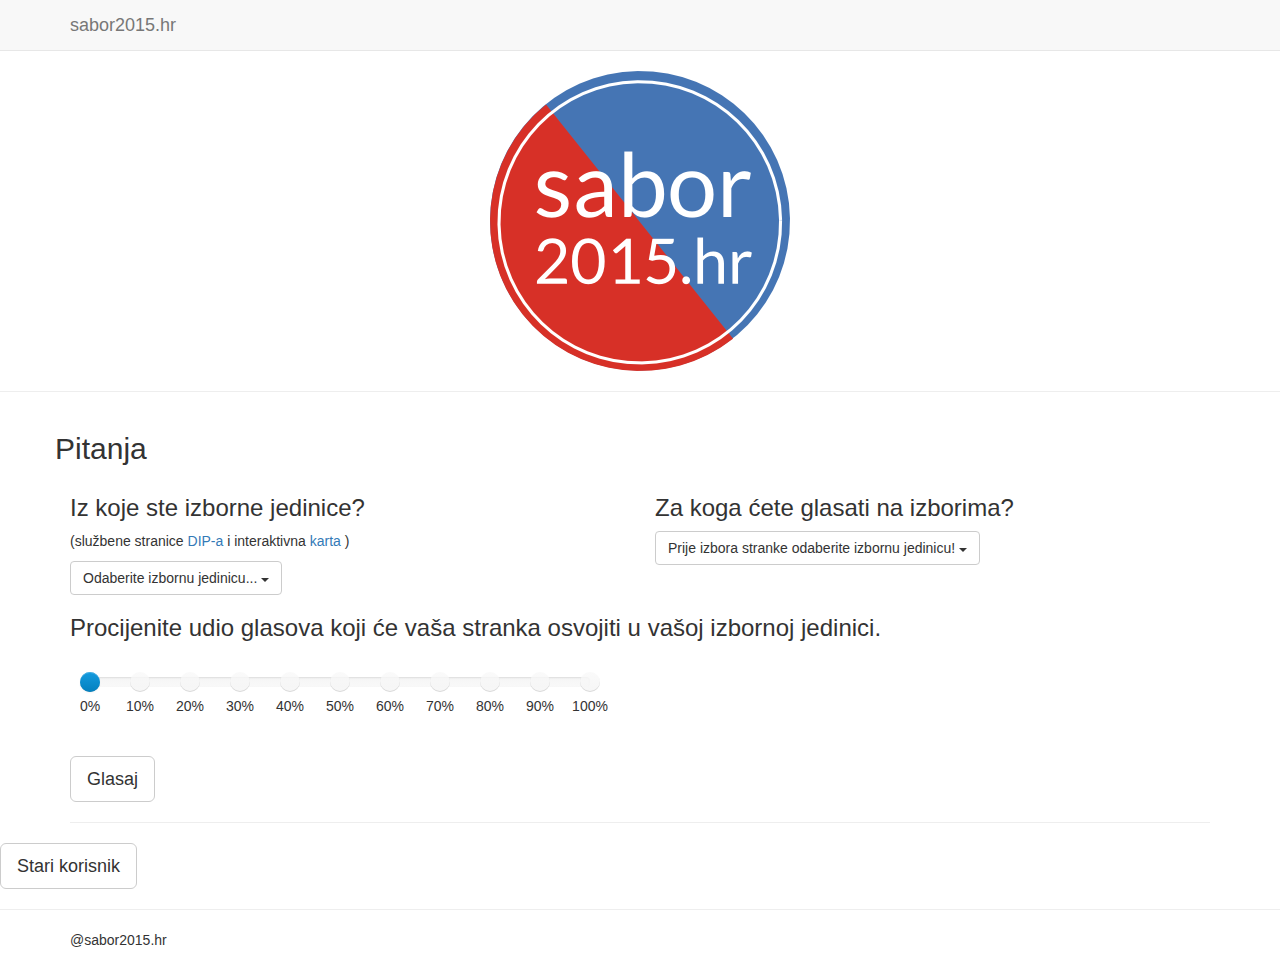
==== static/html/anketa.html @ 4ad13e38 "Refactor frontend to use Angular MVC." ====
<!DOCTYPE html>
<html lang="hr">
<head>
<meta http-equiv="Content-Type" content="text/html; charset=UTF-8">
<meta charset="utf-8">

<meta name="description" content="Anketiranje hrvatskih korisnika Facebooka o parlamentarnim izborima 2015. godine.">
<META NAME="ROBOTS" CONTENT="INDEX, FOLLOW">

<!-- <meta property="og:title" content="Referendum 2013" />
<meta property="og:description"
  content="Odgovorite na referendumsko pitanje i saznajte koliko vaših prijatelja je glasalo Za ili Protiv !" />
<meta property="og:type" content="website" />
<meta property="og:url" content="http://referendum2013.hr" />
<meta property="og:image"
  content="http://referendum2013.hr/static/images/logo.png" />
<meta property="og:site_name" content="Referendum 2013" />
<meta property="fb:app_id" content="1407261166178158" /> -->

<meta id="mediaSlideKeywords" name="keywords" content="sabor, 2015, izbori"></meta>
<meta name="viewport" content="width=device-width, initial-scale=1.0">
<title>sabor2015.hr</title>

<link rel="shortcut icon" href="../images/sabor2015-favicon.ico" />
<link rel="stylesheet" href="//netdna.bootstrapcdn.com/bootstrap/3.0.2/css/bootstrap.min.css">
<!-- <link rel="stylesheet"
  href="//netdna.bootstrapcdn.com/bootstrap/3.0.2/css/bootstrap-theme.min.css"> -->

<link rel="stylesheet" href="../css/base.css" type="text/css" media="all" />
<link rel="stylesheet" href="../css/charts.css" type="text/css" media="all" />
<link rel="stylesheet" href="../css/bootstrap-slider.css" type="text/css" media="all" />

<script src="../js/angular.min.js"></script>

<script src="http://d3js.org/d3.v3.min.js"></script>
<script src="//ajax.googleapis.com/ajax/libs/jquery/2.0.3/jquery.min.js"></script>
<script src="//netdna.bootstrapcdn.com/bootstrap/3.0.2/js/bootstrap.min.js"></script>

<script src="../js/functions.js"></script>
<script src="../js/lodash.min.js"></script>
<script src="../js/bootstrap-slider.js"></script>

<script src="../bootstrap-multiselect/bootstrap-multiselect.js"></script>
<link rel="stylesheet" href="../bootstrap-multiselect/bootstrap-multiselect.css" type="text/css" media="all" />

</head>
<body>
  <div class="navbar navbar-default navbar-static-top" role="navigation">
    <div class="container">
      <div class="navbar-header">
        <a class="navbar-brand" href="/">sabor2015.hr</a>
      </div>
    </div>
  </div>

  <div class="container">   
    <div class="row text-center">
      <img src="../images/logo-sabor2015.png" alt="sabor2015.hr" class="header-logo" />
    </div>
  </div>

  <hr />


<!-- Everything inside this div has an access to global state of the application -->
<div ng-app="sabor2015" ng-controller="sabor2015ctrl">

  <div class="container">

    <div class="row">

    <h2>Pitanja</h2>

      <div class="col-md-6">
        <h3>Iz koje ste izborne jedinice?</h3>
        <p>(službene stranice <a href="https://biraci.gov.hr/RegistarBiraca/" target="_blank">DIP-a</a> i interaktivna <a href="mape.html" target="_blank">karta</a> )</p>
        <regions></regions>
      </div>

      <div class="col-md-6">
        <h3>Za koga ćete glasati na izborima?</h3>
        <question-list></question-list>
      </div>

    </div>

    <div class="row">
      <div class="col-md-12">
        <h3>Procijenite udio glasova koji će vaša stranka osvojiti u vašoj izbornoj jedinici.</h3>
        <question-meta></question-meta>
      </div>
    </div>
    
    <button-vote></button-vote>

    <hr/>

    <results id="results" style="display:none;">

      <div class="row">
        <div class="col-md-12">

          <h2>Stranke koje simpatizirate</h2>
          <p>Odaberite sve stranke koje simpatizirate:</p>
          <question-extra></question-extra>

        </div>
      </div>

      <div class="row">
        <div class="col-md-12">

          <h2>Rezultati za vaše prijatelje</h2>
          <statistics-of-friends></statistics-of-friends>

        </div>
      </div>

    </results>
 
  </div>

  <!-- Mockup buttons for loading user data -->
  <load-user-data></load-user-data>

</div> 


  <hr/>
  <div class="container">
  <footer>
     <p>@sabor2015.hr</p>
  </footer>
  </div>  
  
  <!-- <script src="//ajax.googleapis.com/ajax/libs/jquery/2.0.3/jquery.min.js"></script>
  <script src="//netdna.bootstrapcdn.com/bootstrap/3.0.2/js/bootstrap.min.js"></script> -->

  
  <!-- <script type="text/javascript">
  var _gaq = _gaq || [];
  _gaq.push(['_setAccount', 'UA-45993003-1']);
  _gaq.push(['_trackPageview']);
  (function() {
    var ga = document.createElement('script'); ga.type = 'text/javascript'; ga.async = true;
    ga.src = ('https:' == document.location.protocol ? 'https://ssl' : 'http://www') + '.google-analytics.com/ga.js';
    var s = document.getElementsByTagName('script')[0]; s.parentNode.insertBefore(ga, s);
  })();
</script> -->

</body>
</html>
---- static/css/base.css ----
#logo {
  text-align: center;
  vertical-align: baseline;
  margin-top: 20px;
}

.header-logo {
  display: inline-block;
  height: auto;
  max-width: 100%;
  line-height: 1.42857;
  transition: all 0.2s ease-in-out 0s;
}

#login {
  vertical-align: baseline;
  margin-top: 20px;
}

.jumbotron {
  text-align: center;
}

.pagination-centered {
  text-align: center;
}

.text-disclaimer {
  text-align: justify;
}

.text-question {
  
}

.slider-row {
  padding-left: 20px;
  padding-top: 20px;
  padding-bottom: 20px;
}

/*.results-hidden {
  display: none;
}

.results-visible {
  display: inline-block;
}*/
---- static/css/charts.css ----
.axis {
    font: 10px sans-serif;
  }

  .axis path,
  .axis line {
    fill: none;
    stroke: #000;
    shape-rendering: crispEdges;
  }

  .x.axis path {
    display: none;
  }

  .y.axis path {
    display: none;
  }
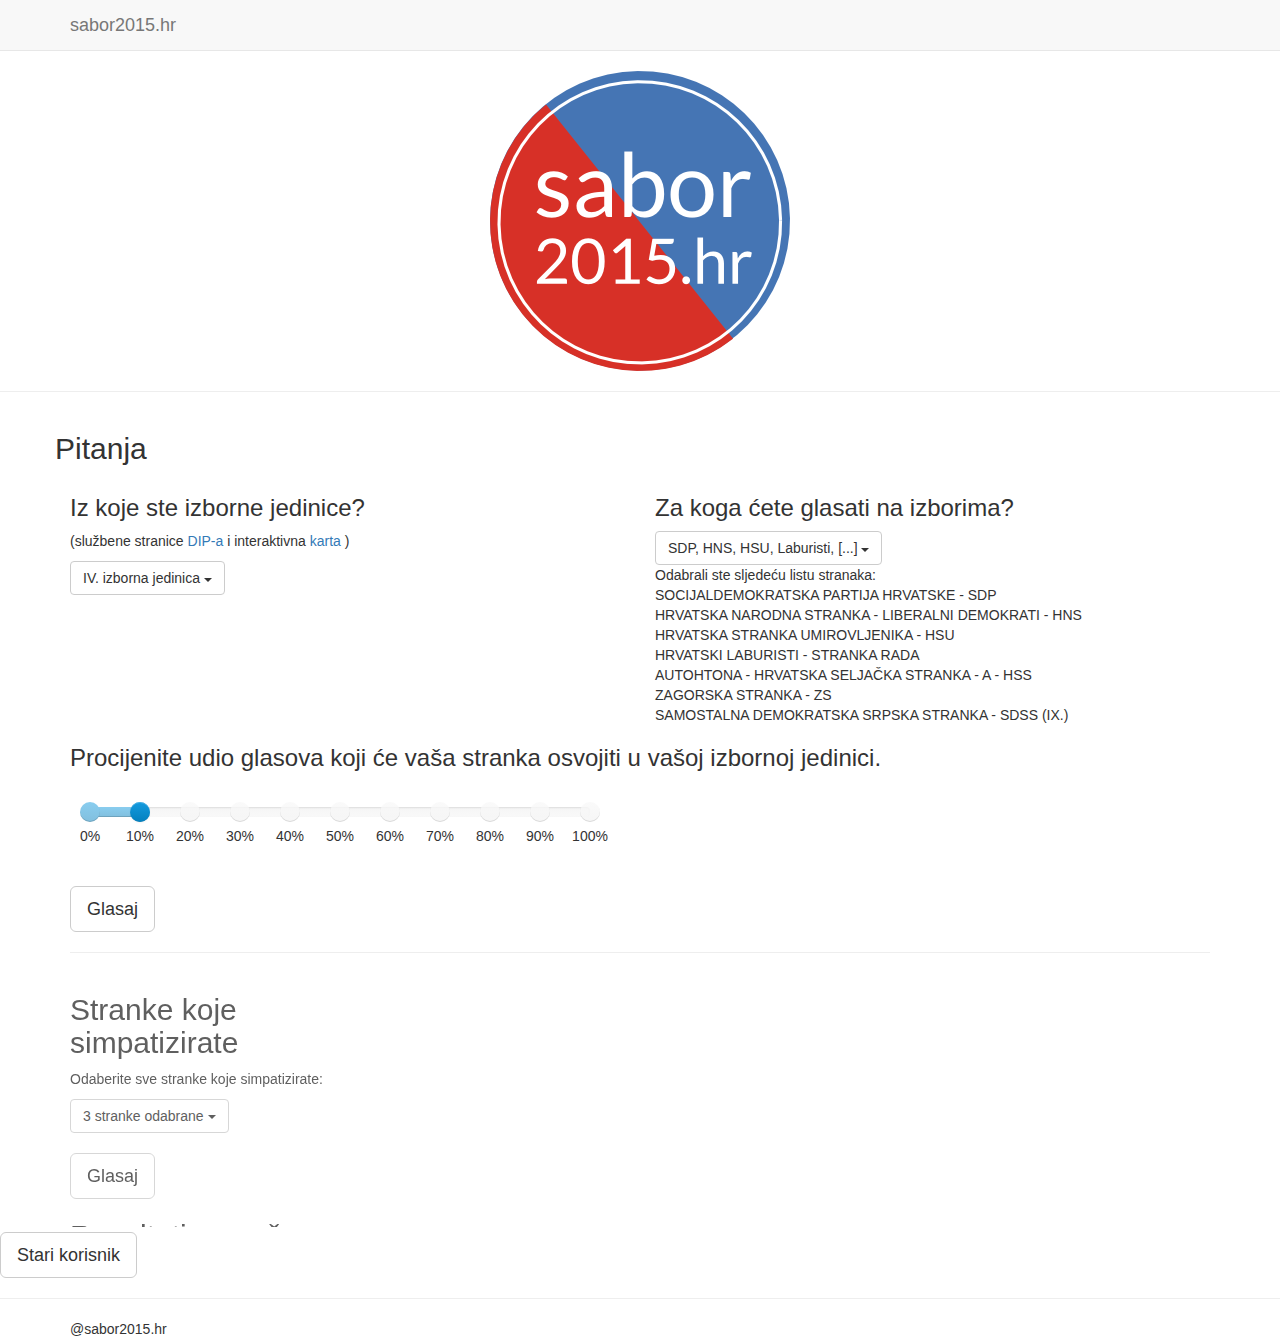
==== commit 8457bcb3: "Show total number of friends who voted." ====
--- a/static/html/anketa.html
+++ b/static/html/anketa.html
@@ -111,6 +111,7 @@
         <div class="col-md-12">
 
           <h2>Rezultati za vaše prijatelje</h2>
+          <p>Ukupno je <span id="total-votes-friends" class="badge"></span> vaših prijatelja glasalo.</p>
           <statistics-of-friends></statistics-of-friends>
 
         </div>
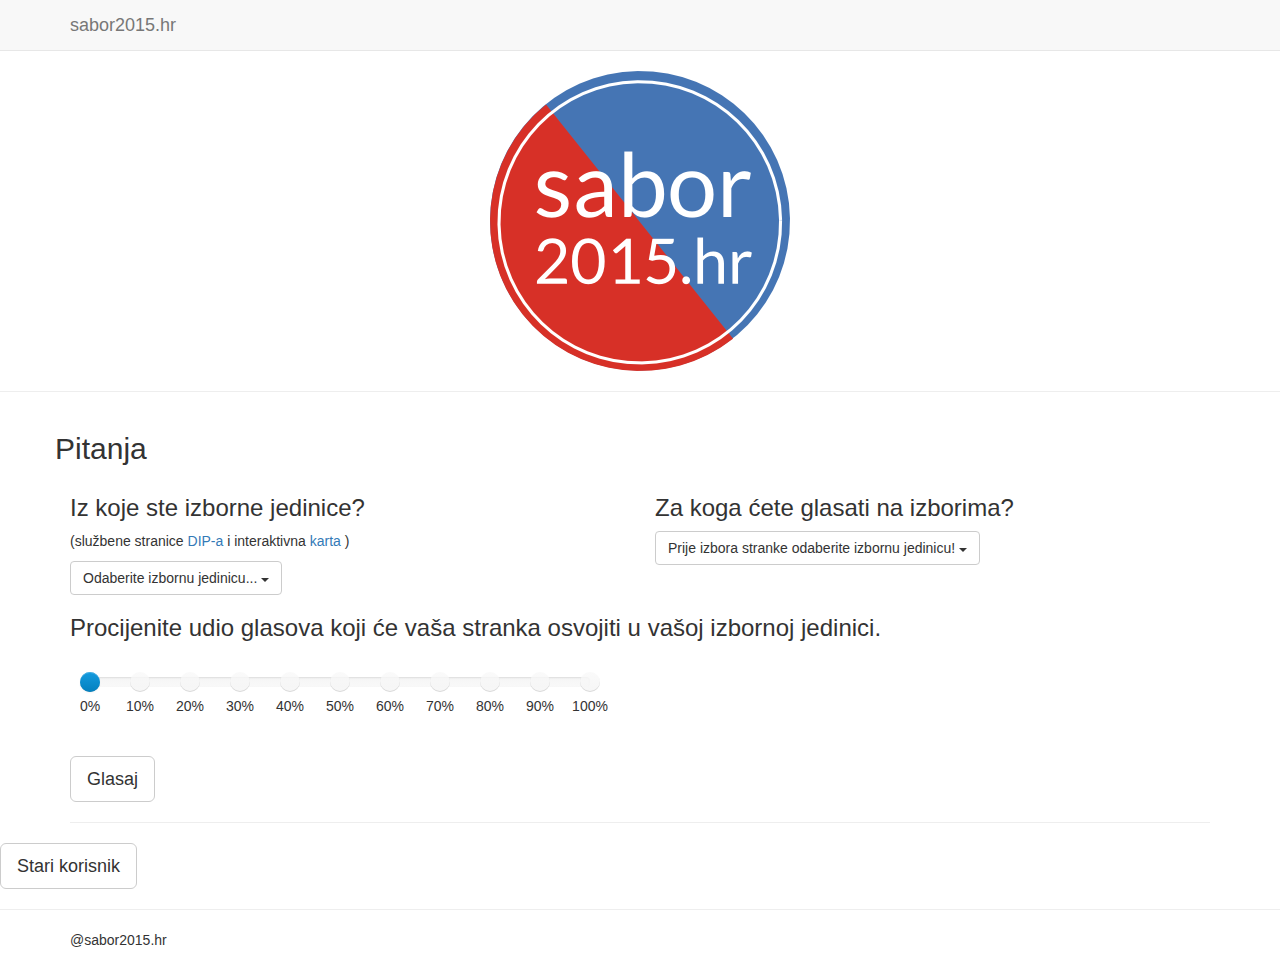
==== commit 87e08a56: "Simple time chart showing number of votes in time." ====
--- a/static/html/anketa.html
+++ b/static/html/anketa.html
@@ -114,6 +114,9 @@
           <p>Ukupno je <span id="total-votes-friends" class="badge"></span> vaših prijatelja glasalo.</p>
           <statistics-of-friends></statistics-of-friends>
 
+          <p>Ukupno je <span id="total-votes" class="badge"></span> korisnika glasalo.</p>
+          <votes-in-time></votes-in-time>
+
         </div>
       </div>
 
--- a/static/css/charts.css
+++ b/static/css/charts.css
@@ -15,4 +15,10 @@
 
   .y.axis path {
     display: none;
-  }+  }
+
+.line {
+  fill: none;
+  stroke: steelblue;
+  stroke-width: 1.5px;
+}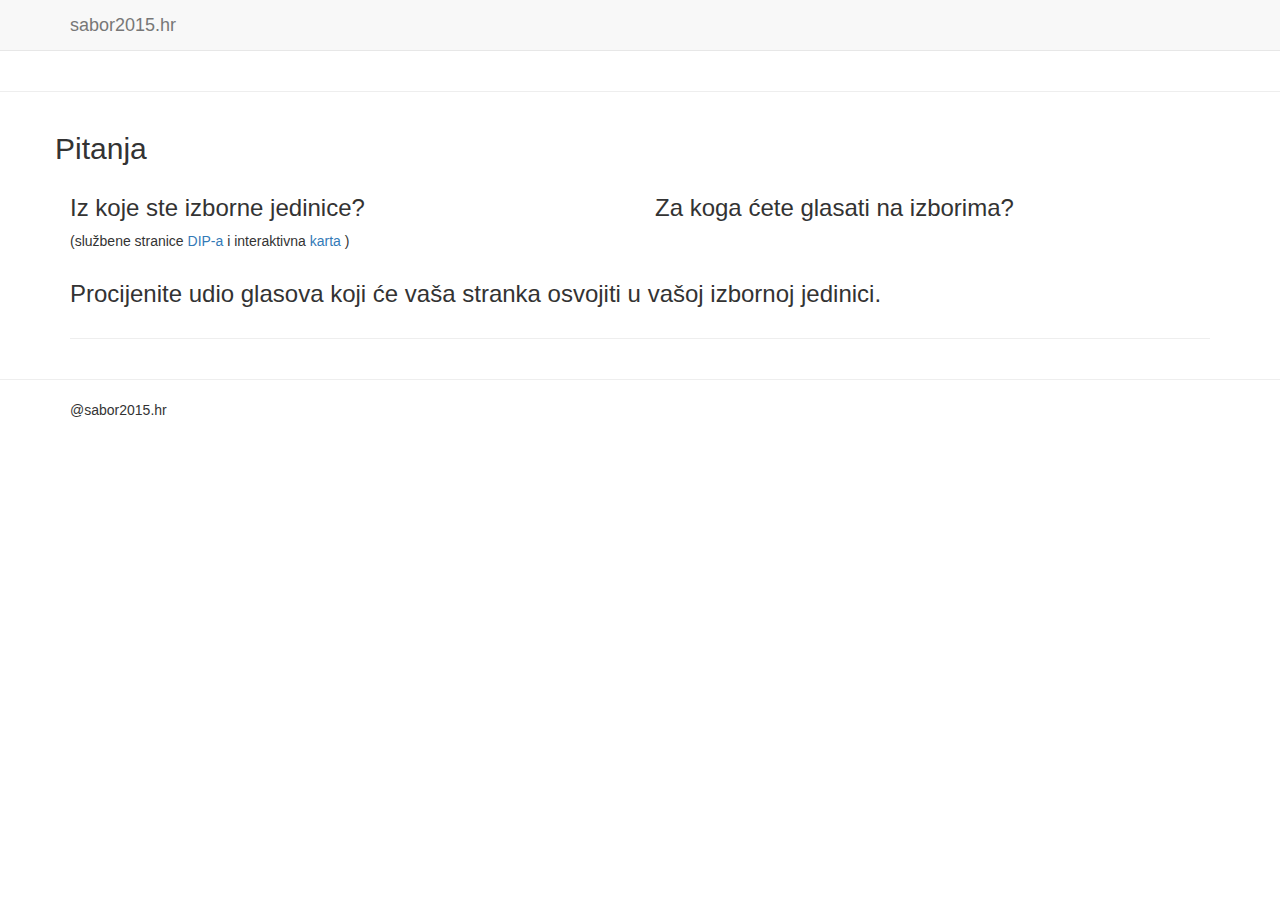
==== commit 04bbe135: "Animated logo that shows total number of votes." ====
--- a/static/html/anketa.html
+++ b/static/html/anketa.html
@@ -43,6 +43,8 @@
 <script src="../bootstrap-multiselect/bootstrap-multiselect.js"></script>
 <link rel="stylesheet" href="../bootstrap-multiselect/bootstrap-multiselect.css" type="text/css" media="all" />
 
+<script src="../js/progress-chart.js"></script>
+
 </head>
 <body>
   <div class="navbar navbar-default navbar-static-top" role="navigation">
@@ -55,7 +57,10 @@
 
   <div class="container">   
     <div class="row text-center">
-      <img src="../images/logo-sabor2015.png" alt="sabor2015.hr" class="header-logo" />
+      <!-- <img src="../images/logo-sabor2015.png" alt="sabor2015.hr" class="header-logo" /> -->
+      <div ng-app="progressChart" ng-controller="progressChartCTRL">
+        <progress-chart></progress-chart>
+      </div>
     </div>
   </div>
 
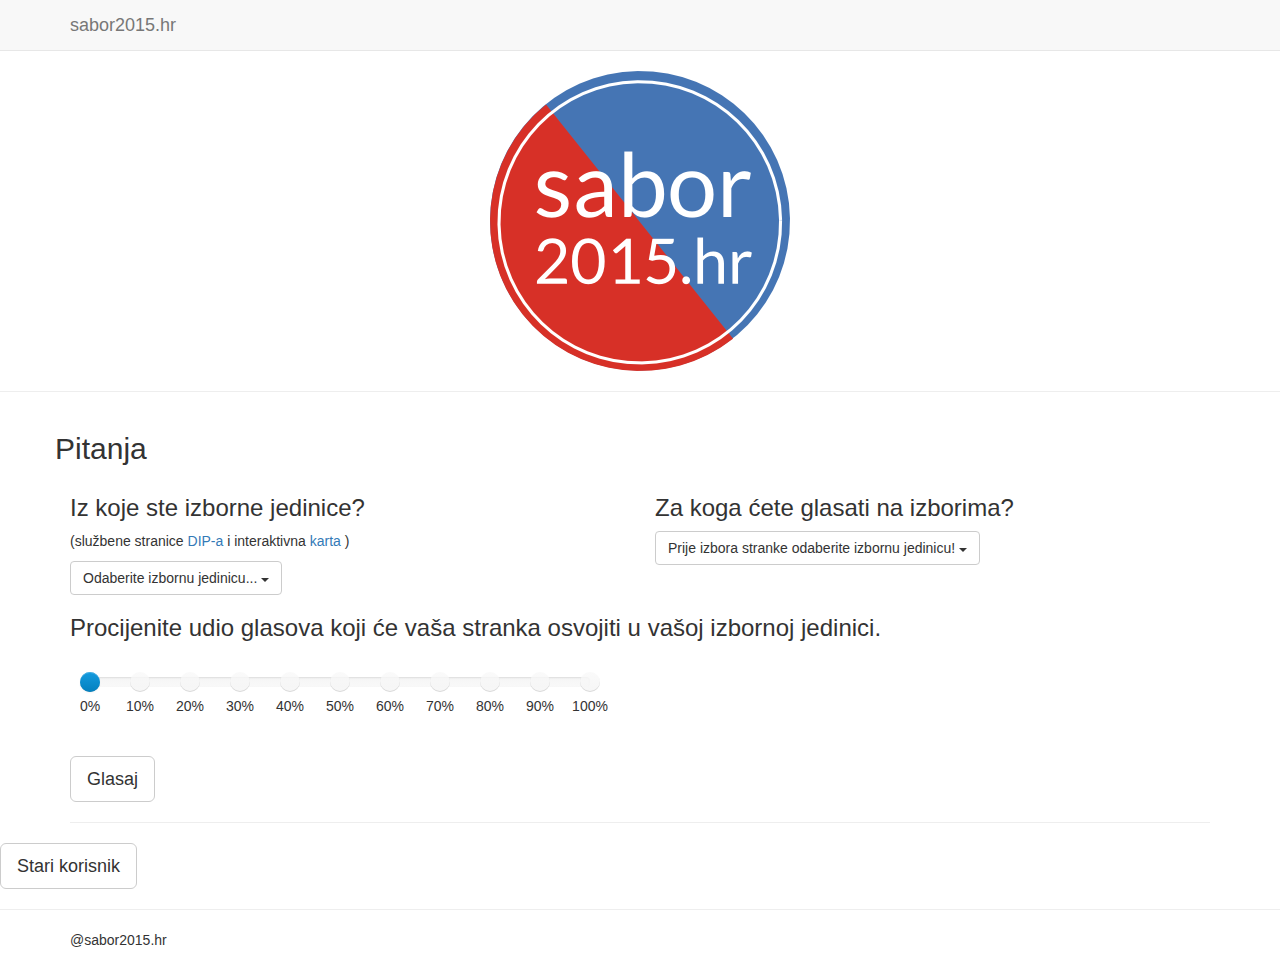
==== commit e43b8f1d: "Hotfix. Problems with running multiple Angular apps on one page. Unsolved." ====
--- a/static/html/anketa.html
+++ b/static/html/anketa.html
@@ -57,10 +57,10 @@
 
   <div class="container">   
     <div class="row text-center">
-      <!-- <img src="../images/logo-sabor2015.png" alt="sabor2015.hr" class="header-logo" /> -->
-      <div ng-app="progressChart" ng-controller="progressChartCTRL">
+      <img src="../images/logo-sabor2015.png" alt="sabor2015.hr" class="header-logo" />
+<!--       <div ng-app="progressChart" ng-controller="progressChartCTRL">
         <progress-chart></progress-chart>
-      </div>
+      </div> -->
     </div>
   </div>
 
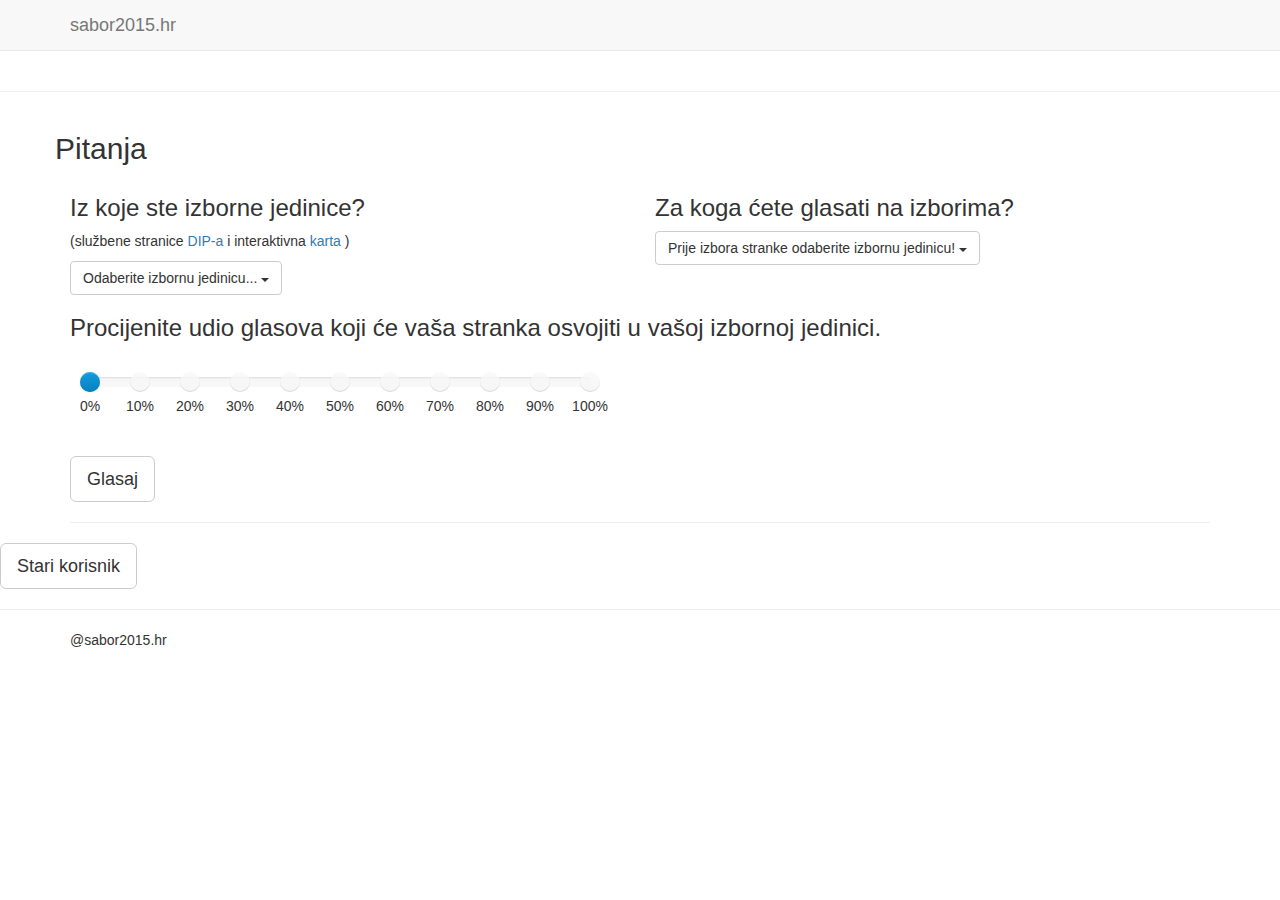
==== commit 154cf541: "Move all angular apps into sabor2015 app. Directives are now responsible for loading their data." ====
--- a/static/html/anketa.html
+++ b/static/html/anketa.html
@@ -47,6 +47,10 @@
 
 </head>
 <body>
+
+<!-- Everything inside this div has an access to global state of the application -->
+<div ng-app="sabor2015" ng-controller="sabor2015ctrl">
+  
   <div class="navbar navbar-default navbar-static-top" role="navigation">
     <div class="container">
       <div class="navbar-header">
@@ -57,18 +61,12 @@
 
   <div class="container">   
     <div class="row text-center">
-      <img src="../images/logo-sabor2015.png" alt="sabor2015.hr" class="header-logo" />
-<!--       <div ng-app="progressChart" ng-controller="progressChartCTRL">
+      <!-- <img src="../images/logo-sabor2015.png" alt="sabor2015.hr" class="header-logo" /> -->
         <progress-chart></progress-chart>
-      </div> -->
     </div>
   </div>
 
   <hr />
-
-
-<!-- Everything inside this div has an access to global state of the application -->
-<div ng-app="sabor2015" ng-controller="sabor2015ctrl">
 
   <div class="container">
 
@@ -79,12 +77,12 @@
       <div class="col-md-6">
         <h3>Iz koje ste izborne jedinice?</h3>
         <p>(službene stranice <a href="https://biraci.gov.hr/RegistarBiraca/" target="_blank">DIP-a</a> i interaktivna <a href="mape.html" target="_blank">karta</a> )</p>
-        <regions></regions>
+        <regions url="../data/regions.json"></regions>
       </div>
 
       <div class="col-md-6">
         <h3>Za koga ćete glasati na izborima?</h3>
-        <question-list></question-list>
+        <question-list url="../data/election_regions.json"></question-list>
       </div>
 
     </div>
@@ -107,7 +105,7 @@
 
           <h2>Stranke koje simpatizirate</h2>
           <p>Odaberite sve stranke koje simpatizirate:</p>
-          <question-extra></question-extra>
+          <question-extra url="../data/parties.json"></question-extra>
 
         </div>
       </div>
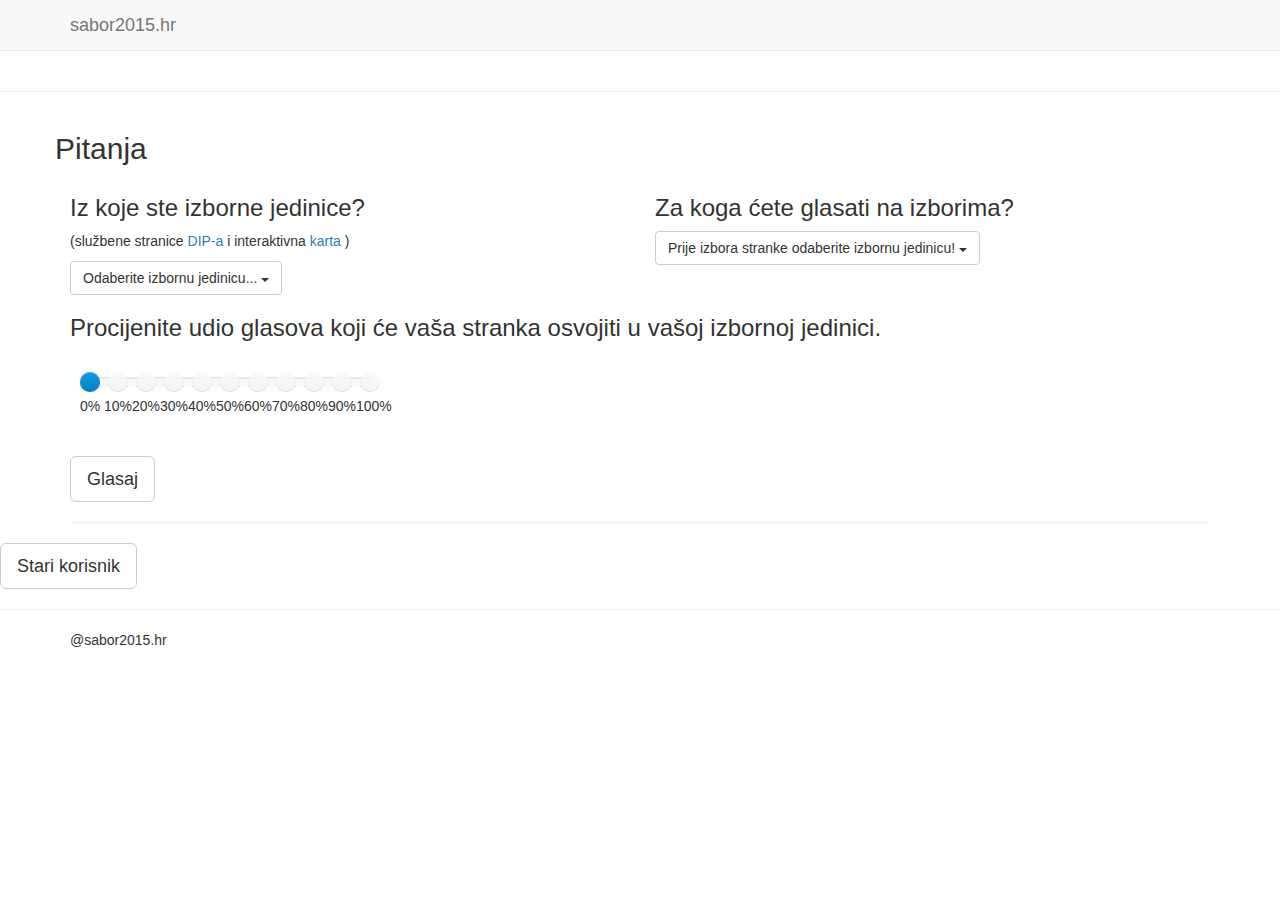
==== commit 6573d1b6: "Circular graph showing statistics of friends." ====
--- a/static/html/anketa.html
+++ b/static/html/anketa.html
@@ -120,6 +120,8 @@
           <p>Ukupno je <span id="total-votes" class="badge"></span> korisnika glasalo.</p>
           <votes-in-time></votes-in-time>
 
+          <statistics-of-friends-circle></statistics-of-friends-circle>
+
         </div>
       </div>
 
--- a/static/css/base.css
+++ b/static/css/base.css
@@ -45,4 +45,11 @@
 
 .results-visible {
   display: inline-block;
-}*/+}*/
+
+.map-label {
+  position: absolute;
+  width: 10px;
+  font-size: 30px;
+  font-family: "Times New Roman";
+}
--- a/static/css/charts.css
+++ b/static/css/charts.css
@@ -21,4 +21,17 @@
   fill: none;
   stroke: steelblue;
   stroke-width: 1.5px;
-}+}
+
+
+path.slice{
+  stroke-width:2px;
+}
+
+polyline{
+  opacity: .3;
+  stroke: black;
+  stroke-width: 2px;
+  fill: none;
+}
+
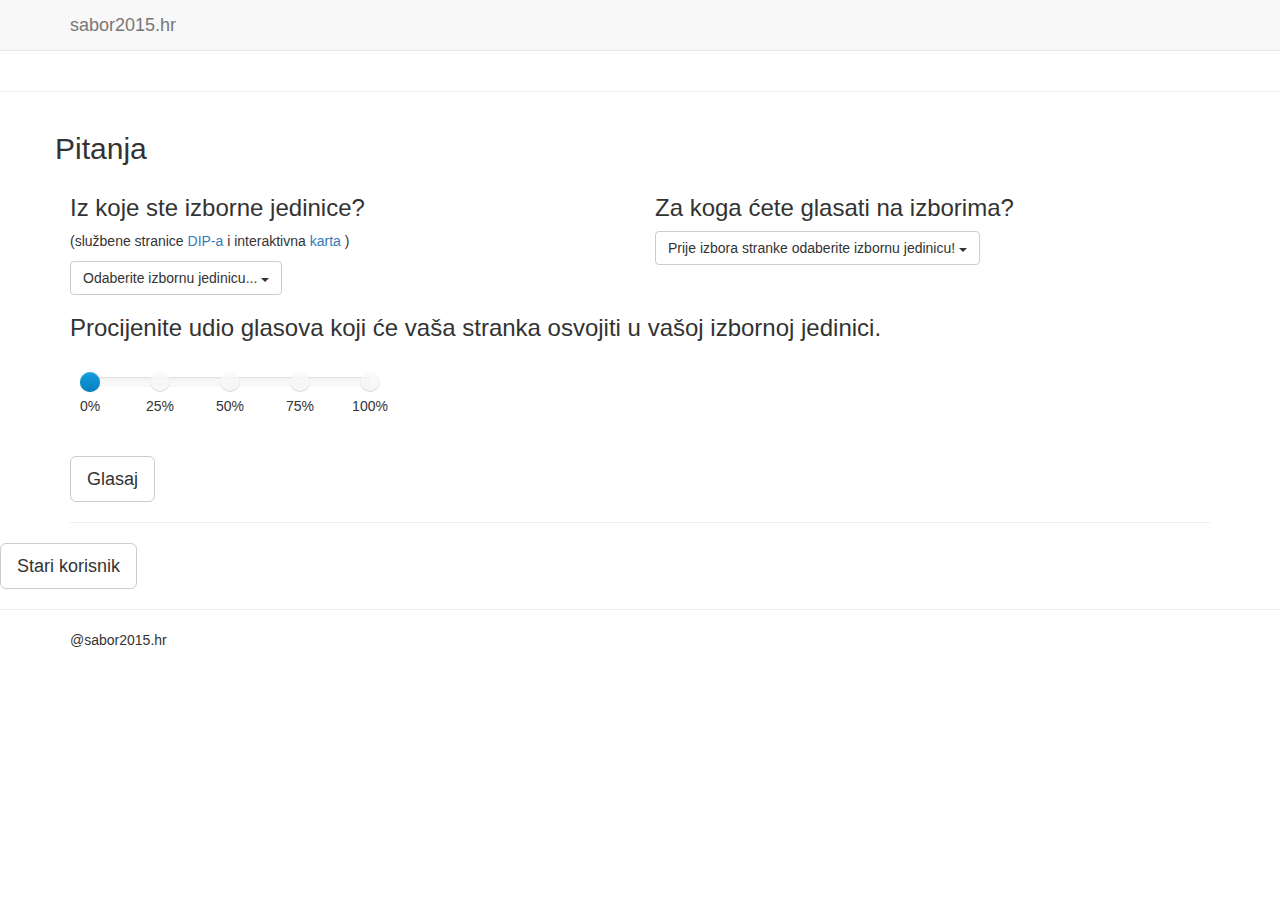
==== commit a6d1b311: "Animated colorfull circular chart for friend's statistics." ====
--- a/static/html/anketa.html
+++ b/static/html/anketa.html
@@ -63,6 +63,7 @@
     <div class="row text-center">
       <!-- <img src="../images/logo-sabor2015.png" alt="sabor2015.hr" class="header-logo" /> -->
         <progress-chart></progress-chart>
+        <!-- <statistics-of-friends-circle colors="colorfull"></statistics-of-friends-circle> -->
     </div>
   </div>
 
@@ -115,12 +116,12 @@
 
           <h2>Rezultati za vaše prijatelje</h2>
           <p>Ukupno je <span id="total-votes-friends" class="badge"></span> vaših prijatelja glasalo.</p>
-          <statistics-of-friends></statistics-of-friends>
-
+          <!-- <statistics-of-friends></statistics-of-friends> -->
+          <statistics-of-friends-circle colors="colorfull"></statistics-of-friends-circle>
+          
           <p>Ukupno je <span id="total-votes" class="badge"></span> korisnika glasalo.</p>
           <votes-in-time></votes-in-time>
 
-          <statistics-of-friends-circle></statistics-of-friends-circle>
 
         </div>
       </div>
@@ -132,7 +133,7 @@
   <!-- Mockup buttons for loading user data -->
   <load-user-data></load-user-data>
 
-</div> 
+</div> <!-- <div ng-app="sabor2015" ng-controller="sabor2015ctrl"> -->
 
 
   <hr/>
--- a/static/css/charts.css
+++ b/static/css/charts.css
@@ -25,13 +25,14 @@
 
 
 path.slice{
-  stroke-width:2px;
+  stroke-width:1px;
+  stroke: black;
 }
 
 polyline{
-  opacity: .3;
+  opacity: .5;
   stroke: black;
-  stroke-width: 2px;
+  stroke-width: 1px;
   fill: none;
 }
 
